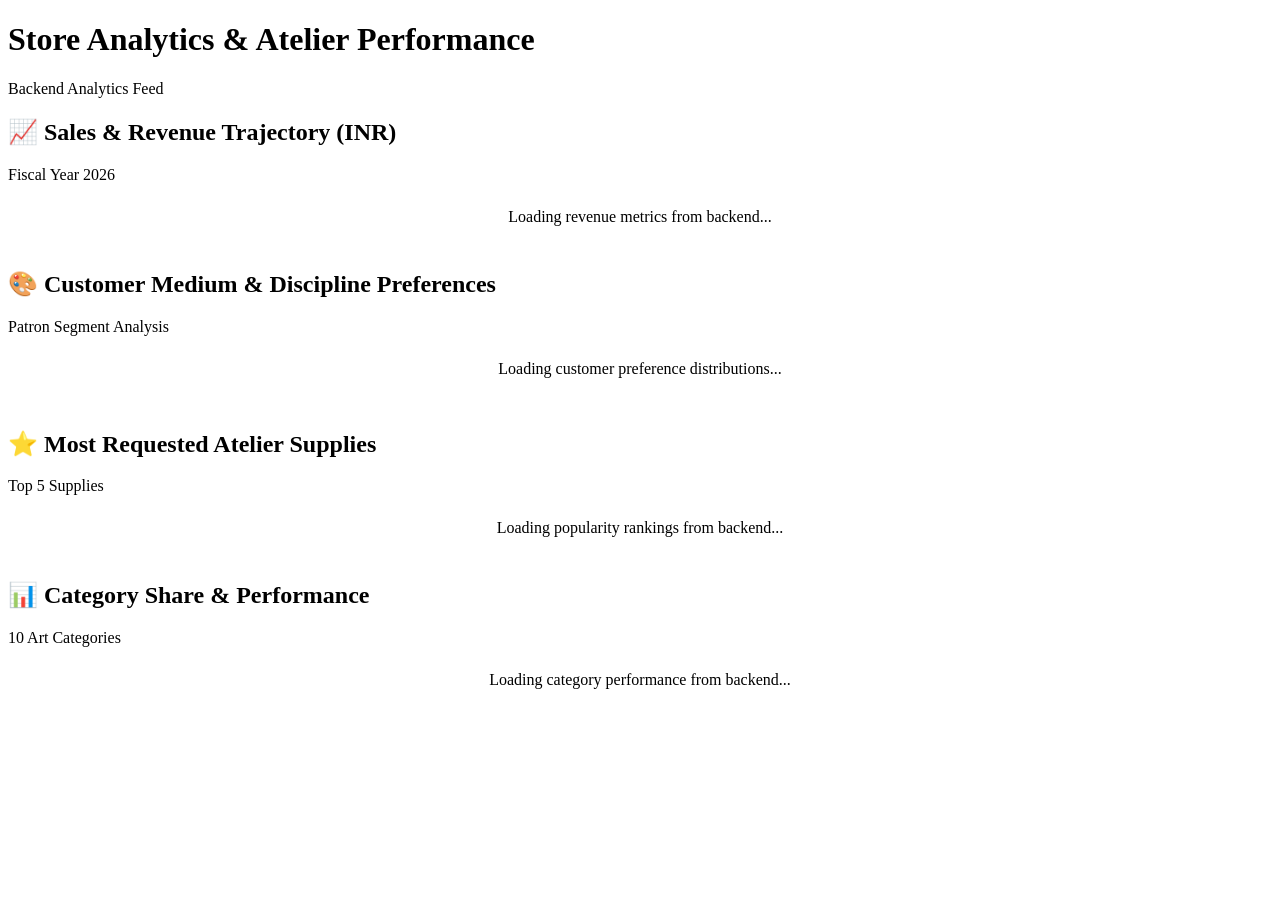
==== analytics.html @ 11f30a8d "add admin panel" ====
<!DOCTYPE html>
<html lang="en">
<head>
  <meta charset="UTF-8" />
  <meta name="viewport" content="width=device-width, initial-scale=1.0" />
  <title>Store Analytics & Performance | Art Flair Admin</title>
  
  <link rel="stylesheet" href="../css/variables.css" />
  <link rel="stylesheet" href="../css/base.css" />
  <link rel="stylesheet" href="../css/admin.css" />
</head>
<body class="admin-body">

  <div id="admin-sidebar-container"></div>

  <main class="admin-main">
    <header class="admin-header">
      <div class="admin-header-left">
        <h1 class="admin-page-title">Store Analytics & Atelier Performance</h1>
      </div>
      <div class="admin-header-right">
        <span class="admin-badge admin-badge-info">Backend Analytics Feed</span>
      </div>
    </header>

    <div class="admin-content-area">
      <!-- Top 2 Row: Sales Trends & Customer Preferences -->
      <div class="admin-grid-2" style="margin-bottom: 28px;">
        <!-- Sales Trends -->
        <div class="admin-card" style="margin-bottom: 0;">
          <div class="admin-card-header">
            <h2 class="admin-card-title">📈 Sales & Revenue Trajectory (INR)</h2>
            <span class="admin-badge admin-badge-success">Fiscal Year 2026</span>
          </div>
          <div class="admin-card-body" id="analytics-sales-trends">
            <div style="padding: 24px; text-align: center; color: var(--admin-text-secondary);">
              Loading revenue metrics from backend...
            </div>
          </div>
        </div>

        <!-- Customer Preferences -->
        <div class="admin-card" style="margin-bottom: 0;">
          <div class="admin-card-header">
            <h2 class="admin-card-title">🎨 Customer Medium & Discipline Preferences</h2>
            <span class="admin-badge admin-badge-info">Patron Segment Analysis</span>
          </div>
          <div class="admin-card-body" id="analytics-customer-preferences">
            <div style="padding: 24px; text-align: center; color: var(--admin-text-secondary);">
              Loading customer preference distributions...
            </div>
          </div>
        </div>
      </div>

      <!-- Bottom 2 Row: Popular Products & Category Performance -->
      <div class="admin-grid-2">
        <!-- Popular Products -->
        <div class="admin-card" style="margin-bottom: 0;">
          <div class="admin-card-header">
            <h2 class="admin-card-title">⭐ Most Requested Atelier Supplies</h2>
            <span class="admin-badge admin-badge-warning">Top 5 Supplies</span>
          </div>
          <div class="admin-card-body" id="analytics-popular-products" style="padding: 0;">
            <div style="padding: 24px; text-align: center; color: var(--admin-text-secondary);">
              Loading popularity rankings from backend...
            </div>
          </div>
        </div>

        <!-- Category Performance -->
        <div class="admin-card" style="margin-bottom: 0;">
          <div class="admin-card-header">
            <h2 class="admin-card-title">📊 Category Share & Performance</h2>
            <span class="admin-badge admin-badge-info">10 Art Categories</span>
          </div>
          <div class="admin-card-body" id="analytics-category-performance">
            <div style="padding: 24px; text-align: center; color: var(--admin-text-secondary);">
              Loading category performance from backend...
            </div>
          </div>
        </div>
      </div>
    </div>
  </main>

  <script src="../js/config.js"></script>
  <script src="../js/storage.js"></script>
  <script src="../js/api.js"></script>
  <script src="../js/admin-common.js"></script>
  <script>
    document.addEventListener('DOMContentLoaded', async () => {
      AdminLayout.render('analytics');
      await loadAnalytics();
    });

    async function loadAnalytics() {
      const salesTrendsEl = document.getElementById('analytics-sales-trends');
      const custPrefsEl = document.getElementById('analytics-customer-preferences');
      const popularProdsEl = document.getElementById('analytics-popular-products');
      const catPerfEl = document.getElementById('analytics-category-performance');

      try {
        const res = await ApiClient.get(API_CONFIG.ENDPOINTS.ADMIN_ANALYTICS);
        if (!res || !res.success || !res.analytics) {
          throw new Error('Could not retrieve analytics data from backend');
        }

        const data = res.analytics;

        // 1. Sales Trends
        if (data.salesTrends && data.salesTrends.length > 0) {
          const maxRev = Math.max(...data.salesTrends.map(t => t.revenue || 1));
          salesTrendsEl.innerHTML = `
            <div style="display: flex; flex-direction: column; gap: 14px;">
              ${data.salesTrends.map(t => {
                const percent = Math.round((t.revenue / maxRev) * 100);
                return `
                  <div>
                    <div style="display: flex; justify-content: space-between; margin-bottom: 4px; font-size: 0.85rem;">
                      <span style="font-weight: 700;">${t.month}</span>
                      <span><strong>₹${t.revenue.toLocaleString('en-IN')}</strong> (${t.orders} orders)</span>
                    </div>
                    <div style="height: 10px; background: var(--admin-border-light); border-radius: 5px; overflow: hidden;">
                      <div style="height: 100%; width: ${percent}%; background: linear-gradient(90deg, var(--admin-terracotta), #E07A5F); border-radius: 5px;"></div>
                    </div>
                  </div>
                `;
              }).join('')}
            </div>
          `;
        }

        // 2. Customer Preferences
        if (data.customerPreferences && data.customerPreferences.length > 0) {
          custPrefsEl.innerHTML = `
            <div style="display: flex; flex-direction: column; gap: 14px;">
              ${data.customerPreferences.map(p => `
                <div>
                  <div style="display: flex; justify-content: space-between; margin-bottom: 4px; font-size: 0.85rem;">
                    <span>${p.discipline}</span>
                    <strong>${p.percentage}%</strong>
                  </div>
                  <div style="height: 8px; background: var(--admin-border-light); border-radius: 4px; overflow: hidden;">
                    <div style="height: 100%; width: ${p.percentage}%; background: var(--admin-sage); border-radius: 4px;"></div>
                  </div>
                </div>
              `).join('')}
            </div>
          `;
        }

        // 3. Popular Products
        if (data.popularProducts && data.popularProducts.length > 0) {
          popularProdsEl.innerHTML = `
            <div class="admin-table-container">
              <table class="admin-table">
                <thead>
                  <tr>
                    <th>Product</th>
                    <th>Category</th>
                    <th>Volume</th>
                    <th>Revenue</th>
                  </tr>
                </thead>
                <tbody>
                  ${data.popularProducts.map((prod, idx) => `
                    <tr>
                      <td>
                        <div class="admin-table-product-cell">
                          <span style="font-weight: 800; color: var(--admin-terracotta); width: 18px;">#${idx + 1}</span>
                          <img src="${prod.image || `../Products/${prod.category || 'Accessories'}/${(prod.image ? prod.image.split('/').pop() : 'clay-tools.webp')}`}" alt="${prod.name}" class="admin-table-thumbnail" onerror="this.onerror=null; this.src='../Products/Accessories/clay-tools.webp';" />
                          <strong style="font-size: 0.85rem;">${prod.name}</strong>
                        </div>
                      </td>
                      <td>${prod.category}</td>
                      <td><strong>${prod.salesVolume} units</strong></td>
                      <td><strong style="color: var(--admin-text);">₹${prod.revenue.toLocaleString('en-IN')}</strong></td>
                    </tr>
                  `).join('')}
                </tbody>
              </table>
            </div>
          `;
        }

        // 4. Category Performance
        if (data.categoryPerformance && data.categoryPerformance.length > 0) {
          const maxScore = Math.max(...data.categoryPerformance.map(c => c.score || 1));
          catPerfEl.innerHTML = `
            <div style="display: flex; flex-direction: column; gap: 12px; max-height: 280px; overflow-y: auto; padding-right: 6px;">
              ${data.categoryPerformance.map(c => {
                const percent = Math.round((c.score / maxScore) * 100);
                return `
                  <div>
                    <div style="display: flex; justify-content: space-between; font-size: 0.82rem; margin-bottom: 3px;">
                      <span style="font-weight: 700;">${c.category} (${c.productCount} items)</span>
                      <span>Demand Score: ${c.score}</span>
                    </div>
                    <div style="height: 8px; background: var(--admin-border-light); border-radius: 4px; overflow: hidden;">
                      <div style="height: 100%; width: ${percent}%; background: linear-gradient(90deg, #B38600, var(--admin-gold)); border-radius: 4px;"></div>
                    </div>
                  </div>
                `;
              }).join('')}
            </div>
          `;
        }

      } catch (err) {
        console.error(err);
      }
    }
  </script>
</body>
</html>
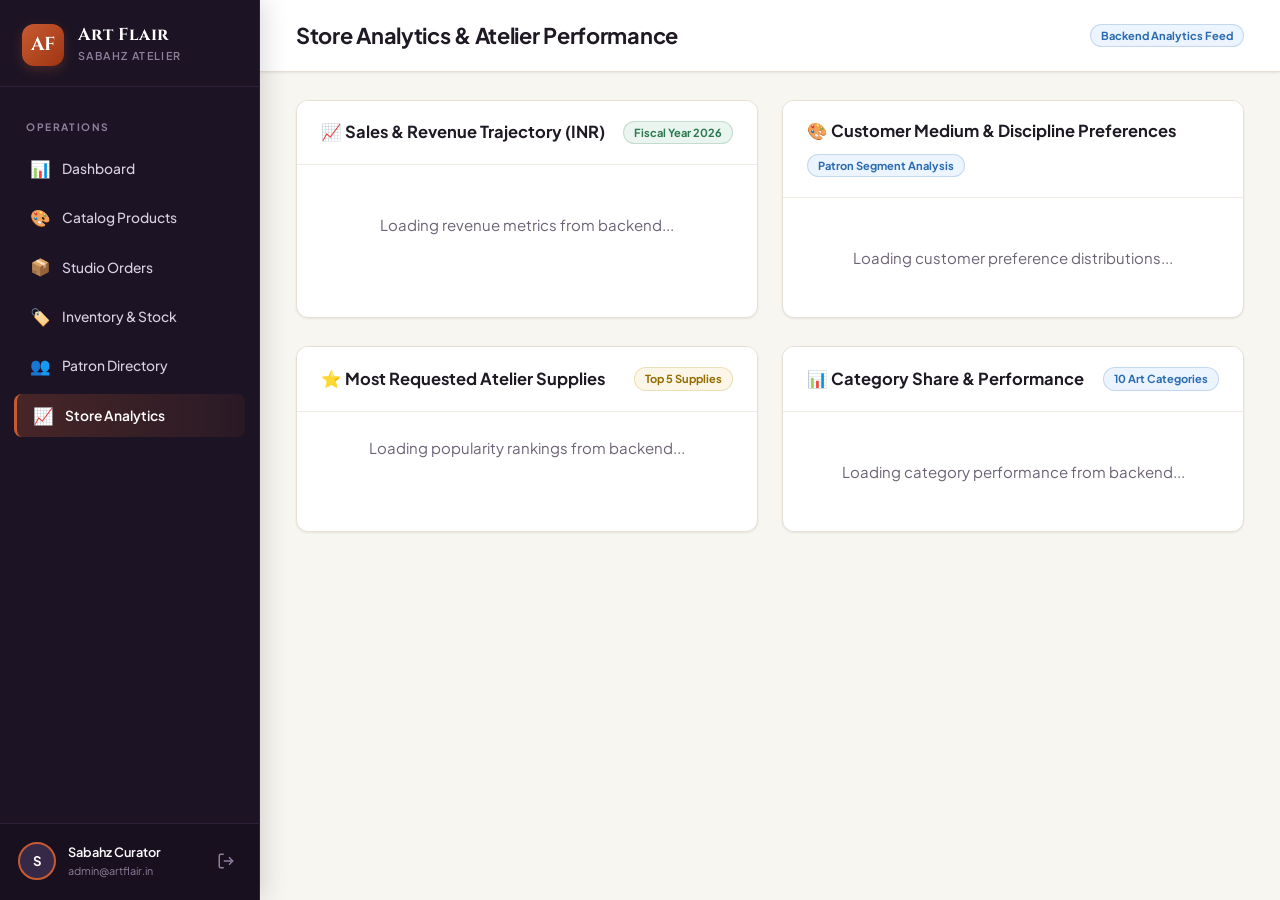
==== commit 29153d99: "update admin" ====
--- a/analytics.html
+++ b/analytics.html
@@ -5,9 +5,9 @@
   <meta name="viewport" content="width=device-width, initial-scale=1.0" />
   <title>Store Analytics & Performance | Art Flair Admin</title>
   
-  <link rel="stylesheet" href="../css/variables.css" />
-  <link rel="stylesheet" href="../css/base.css" />
-  <link rel="stylesheet" href="../css/admin.css" />
+  <link rel="stylesheet" href="css/variables.css" />
+  <link rel="stylesheet" href="css/base.css" />
+  <link rel="stylesheet" href="css/admin.css" />
 </head>
 <body class="admin-body">
 
@@ -84,10 +84,10 @@
     </div>
   </main>
 
-  <script src="../js/config.js"></script>
-  <script src="../js/storage.js"></script>
-  <script src="../js/api.js"></script>
-  <script src="../js/admin-common.js"></script>
+  <script src="js/config.js"></script>
+  <script src="js/storage.js"></script>
+  <script src="js/api.js"></script>
+  <script src="js/admin-common.js"></script>
   <script>
     document.addEventListener('DOMContentLoaded', async () => {
       AdminLayout.render('analytics');
--- a/css/variables.css
+++ b/css/variables.css
@@ -0,0 +1,83 @@
+/* ==============================================================================
+   Art Flair - Sabahz Trading | Design Tokens & CSS Variables
+   Fine Art Atelier Design System
+   ============================================================================== */
+
+:root {
+  /* Brand Palette - Curated Atelier Luxury */
+  --admin-terracotta: #c85a32;
+  --admin-terracotta-hover: #b24b25;
+  --admin-terracotta-light: #fbeee9;
+  --admin-terracotta-glow: rgba(200, 90, 50, 0.25);
+
+  --admin-gold: #c59b27;
+  --admin-gold-hover: #b0871d;
+  --admin-gold-light: #fbf6e7;
+  --admin-gold-glow: rgba(197, 155, 39, 0.22);
+
+  --admin-sage: #2d7a4f;
+  --admin-sage-hover: #23633f;
+  --admin-sage-light: #eaf5ef;
+  --admin-sage-glow: rgba(45, 122, 79, 0.2);
+
+  --admin-red: #d32f2f;
+  --admin-red-hover: #b71c1c;
+  --admin-red-light: #fde8e8;
+  --admin-red-glow: rgba(211, 47, 47, 0.2);
+
+  --admin-info: #2b6cb0;
+  --admin-info-light: #ebf4ff;
+
+  /* Surfaces & Backgrounds */
+  --admin-bg: #f8f6f0;
+  --admin-bg-alt: #f1ede4;
+  --admin-card-bg: #ffffff;
+  --admin-card-bg-subtle: #faf8f5;
+  --admin-sidebar-bg: #1c1424;
+  --admin-sidebar-hover: #2a1f36;
+  --admin-sidebar-active: #352644;
+  --admin-sidebar-border: #2e223b;
+  --admin-sidebar-text: #d8cfe2;
+  --admin-sidebar-text-muted: #8e7f9c;
+  --admin-sidebar-text-active: #ffffff;
+
+  /* Typography Colors */
+  --admin-text: #1f1924;
+  --admin-text-secondary: #6c6275;
+  --admin-text-muted: #958b9e;
+  --admin-text-inverse: #ffffff;
+
+  /* Borders & Dividers */
+  --admin-border: #e6dfd5;
+  --admin-border-light: #f0ebe2;
+  --admin-border-focus: #c85a32;
+
+  /* Radii */
+  --admin-radius-xs: 4px;
+  --admin-radius-sm: 8px;
+  --admin-radius-md: 12px;
+  --admin-radius-lg: 18px;
+  --admin-radius-xl: 24px;
+  --admin-radius-pill: 9999px;
+
+  /* Shadows */
+  --admin-shadow-sm: 0 1px 3px rgba(31, 25, 36, 0.05), 0 1px 2px rgba(31, 25, 36, 0.03);
+  --admin-shadow-md: 0 4px 14px rgba(31, 25, 36, 0.06), 0 2px 6px rgba(31, 25, 36, 0.04);
+  --admin-shadow-lg: 0 12px 28px rgba(31, 25, 36, 0.09), 0 4px 12px rgba(31, 25, 36, 0.05);
+  --admin-shadow-xl: 0 24px 48px rgba(31, 25, 36, 0.14), 0 8px 18px rgba(31, 25, 36, 0.06);
+  --admin-shadow-modal: 0 30px 60px -12px rgba(28, 20, 36, 0.35), 0 18px 36px -18px rgba(0, 0, 0, 0.2);
+
+  /* Fonts */
+  --admin-font-body: 'Plus Jakarta Sans', -apple-system, BlinkMacSystemFont, 'Segoe UI', Roboto, Helvetica, Arial, sans-serif;
+  --admin-font-heading: 'Cinzel', 'Plus Jakarta Sans', Georgia, serif;
+  --admin-font-mono: 'JetBrains Mono', 'SF Mono', Consolas, Menlo, monospace;
+
+  /* Transitions */
+  --admin-transition-fast: 0.15s cubic-bezier(0.4, 0, 0.2, 1);
+  --admin-transition-base: 0.25s cubic-bezier(0.4, 0, 0.2, 1);
+  --admin-transition-smooth: 0.35s cubic-bezier(0.16, 1, 0.3, 1);
+
+  /* Layout Dimensions */
+  --admin-sidebar-width: 260px;
+  --admin-header-height: 72px;
+}
--- a/css/base.css
+++ b/css/base.css
@@ -0,0 +1,161 @@
+/* ==============================================================================
+   Art Flair - Sabahz Trading | Base Styles, Resets & Micro-Animations
+   ============================================================================== */
+
+@import url('https://fonts.googleapis.com/css2?family=Cinzel:wght@500;600;700;800&family=Plus+Jakarta+Sans:ital,wght@0,300;0,400;0,500;0,600;0,700;0,800;1,400&family=JetBrains+Mono:wght@400;500;600&display=swap');
+
+*, *::before, *::after {
+  box-sizing: border-box;
+  margin: 0;
+  padding: 0;
+}
+
+html {
+  font-size: 15px;
+  -webkit-text-size-adjust: 100%;
+  -webkit-font-smoothing: antialiased;
+  -moz-osx-font-smoothing: grayscale;
+  scroll-behavior: smooth;
+}
+
+body {
+  font-family: var(--admin-font-body);
+  background-color: var(--admin-bg);
+  color: var(--admin-text);
+  line-height: 1.55;
+  min-height: 100vh;
+  overflow-x: hidden;
+}
+
+/* Custom Refined Scrollbars */
+::-webkit-scrollbar {
+  width: 8px;
+  height: 8px;
+}
+
+::-webkit-scrollbar-track {
+  background: var(--admin-bg-alt);
+}
+
+::-webkit-scrollbar-thumb {
+  background: #c8c0b5;
+  border-radius: var(--admin-radius-pill);
+}
+
+::-webkit-scrollbar-thumb:hover {
+  background: #a89f92;
+}
+
+/* Typography Defaults */
+h1, h2, h3, h4, h5, h6 {
+  color: var(--admin-text);
+  font-weight: 700;
+  line-height: 1.25;
+}
+
+h1 { font-size: 1.65rem; }
+h2 { font-size: 1.25rem; }
+h3 { font-size: 1.1rem; }
+h4 { font-size: 0.95rem; }
+
+p {
+  margin-bottom: 0.75rem;
+}
+
+p:last-child {
+  margin-bottom: 0;
+}
+
+a {
+  color: var(--admin-terracotta);
+  text-decoration: none;
+  transition: color var(--admin-transition-fast);
+}
+
+a:hover {
+  color: var(--admin-terracotta-hover);
+}
+
+button, input, select, textarea {
+  font-family: inherit;
+  font-size: inherit;
+}
+
+img {
+  max-width: 100%;
+  height: auto;
+  display: block;
+}
+
+/* Micro-Animations & Keyframes */
+@keyframes fadeIn {
+  from {
+    opacity: 0;
+    transform: translateY(6px);
+  }
+  to {
+    opacity: 1;
+    transform: translateY(0);
+  }
+}
+
+@keyframes scaleIn {
+  from {
+    opacity: 0;
+    transform: scale(0.96) translateY(10px);
+  }
+  to {
+    opacity: 1;
+    transform: scale(1) translateY(0);
+  }
+}
+
+@keyframes shimmer {
+  0% {
+    background-position: -200% 0;
+  }
+  100% {
+    background-position: 200% 0;
+  }
+}
+
+@keyframes pulseGlow {
+  0%, 100% {
+    box-shadow: 0 0 0 0 var(--admin-terracotta-glow);
+  }
+  50% {
+    box-shadow: 0 0 0 8px transparent;
+  }
+}
+
+/* Skeleton Loading Placeholder */
+.skeleton {
+  background: linear-gradient(
+    90deg,
+    var(--admin-border-light) 25%,
+    #fcfbfa 37%,
+    var(--admin-border-light) 63%
+  );
+  background-size: 400% 100%;
+  animation: shimmer 1.6s ease-in-out infinite;
+  border-radius: var(--admin-radius-sm);
+}
+
+/* Utility Helpers */
+.admin-text-terracotta { color: var(--admin-terracotta) !important; }
+.admin-text-gold { color: var(--admin-gold) !important; }
+.admin-text-sage { color: var(--admin-sage) !important; }
+.admin-text-red { color: var(--admin-red) !important; }
+.admin-text-muted { color: var(--admin-text-secondary) !important; }
+
+.admin-flex-center {
+  display: flex;
+  align-items: center;
+  justify-content: center;
+}
+
+.admin-flex-between {
+  display: flex;
+  align-items: center;
+  justify-content: space-between;
+}
--- a/css/admin.css
+++ b/css/admin.css
@@ -0,0 +1,932 @@
+/* ==============================================================================
+   Art Flair - Sabahz Trading | Atelier Admin Dashboard Stylesheet
+   ============================================================================== */
+
+/* ------------------------------------------------------------------------------
+   1. Layout & Shell Architecture
+   ------------------------------------------------------------------------------ */
+.admin-body {
+  display: flex;
+  min-height: 100vh;
+  background-color: var(--admin-bg);
+  color: var(--admin-text);
+  position: relative;
+  font-family: var(--admin-font-body);
+}
+
+.admin-main {
+  flex: 1;
+  margin-left: var(--admin-sidebar-width);
+  min-height: 100vh;
+  display: flex;
+  flex-direction: column;
+  background: var(--admin-bg);
+  transition: margin-left var(--admin-transition-smooth);
+}
+
+.admin-content-area {
+  flex: 1;
+  padding: 28px 36px 60px;
+  max-width: 1540px;
+  width: 100%;
+  animation: fadeIn 0.35s ease-out;
+}
+
+/* ------------------------------------------------------------------------------
+   2. Modern Atelier Sidebar
+   ------------------------------------------------------------------------------ */
+.admin-sidebar {
+  width: var(--admin-sidebar-width);
+  height: 100vh;
+  background: var(--admin-sidebar-bg);
+  color: var(--admin-sidebar-text);
+  position: fixed;
+  top: 0;
+  left: 0;
+  bottom: 0;
+  z-index: 1000;
+  display: flex;
+  flex-direction: column;
+  border-right: 1px solid var(--admin-sidebar-border);
+  box-shadow: 4px 0 24px rgba(0, 0, 0, 0.15);
+  transition: transform var(--admin-transition-smooth), width var(--admin-transition-smooth);
+  overflow-y: auto;
+}
+
+.admin-sidebar-brand {
+  padding: 24px 22px 20px;
+  display: flex;
+  align-items: center;
+  gap: 14px;
+  border-bottom: 1px solid var(--admin-sidebar-border);
+  text-decoration: none;
+}
+
+.admin-sidebar-logo {
+  width: 42px;
+  height: 42px;
+  border-radius: 12px;
+  background: linear-gradient(135deg, var(--admin-terracotta), #9e3612);
+  color: #ffffff;
+  display: flex;
+  align-items: center;
+  justify-content: center;
+  font-family: var(--admin-font-heading);
+  font-size: 1.25rem;
+  font-weight: 700;
+  box-shadow: 0 4px 12px var(--admin-terracotta-glow);
+  flex-shrink: 0;
+  letter-spacing: 0.5px;
+}
+
+.admin-sidebar-brand-text {
+  display: flex;
+  flex-direction: column;
+}
+
+.admin-sidebar-brand-title {
+  font-family: var(--admin-font-heading);
+  font-size: 1.15rem;
+  font-weight: 700;
+  color: #ffffff;
+  letter-spacing: 0.8px;
+  line-height: 1.1;
+}
+
+.admin-sidebar-brand-sub {
+  font-size: 0.72rem;
+  color: var(--admin-sidebar-text-muted);
+  text-transform: uppercase;
+  letter-spacing: 1.4px;
+  margin-top: 3px;
+  font-weight: 600;
+}
+
+/* Sidebar Navigation Items */
+.admin-sidebar-nav {
+  padding: 20px 14px;
+  flex: 1;
+  display: flex;
+  flex-direction: column;
+  gap: 6px;
+  list-style: none;
+}
+
+.admin-sidebar-section-label {
+  font-size: 0.68rem;
+  text-transform: uppercase;
+  letter-spacing: 1.6px;
+  color: var(--admin-sidebar-text-muted);
+  padding: 12px 12px 6px;
+  font-weight: 700;
+}
+
+.admin-sidebar-link {
+  display: flex;
+  align-items: center;
+  gap: 12px;
+  padding: 11px 16px;
+  border-radius: var(--admin-radius-sm);
+  color: var(--admin-sidebar-text);
+  font-weight: 500;
+  font-size: 0.92rem;
+  text-decoration: none;
+  transition: all var(--admin-transition-fast);
+  position: relative;
+}
+
+.admin-sidebar-link:hover {
+  background: var(--admin-sidebar-hover);
+  color: #ffffff;
+  transform: translateX(3px);
+}
+
+.admin-sidebar-link.active {
+  background: linear-gradient(90deg, rgba(200, 90, 50, 0.25), rgba(200, 90, 50, 0.08));
+  color: #ffffff;
+  font-weight: 600;
+  border-left: 3px solid var(--admin-terracotta);
+}
+
+.admin-sidebar-icon {
+  width: 20px;
+  height: 20px;
+  display: flex;
+  align-items: center;
+  justify-content: center;
+  flex-shrink: 0;
+  font-size: 1.1rem;
+}
+
+.admin-sidebar-badge {
+  margin-left: auto;
+  font-size: 0.72rem;
+  padding: 2px 8px;
+  border-radius: var(--admin-radius-pill);
+  background: var(--admin-terracotta);
+  color: #ffffff;
+  font-weight: 700;
+}
+
+/* Sidebar Footer / User Profile */
+.admin-sidebar-footer {
+  padding: 18px 18px 20px;
+  border-top: 1px solid var(--admin-sidebar-border);
+  background: rgba(18, 12, 24, 0.4);
+}
+
+.admin-sidebar-user {
+  display: flex;
+  align-items: center;
+  gap: 12px;
+}
+
+.admin-sidebar-avatar {
+  width: 38px;
+  height: 38px;
+  border-radius: 50%;
+  background: #362947;
+  border: 2px solid var(--admin-terracotta);
+  display: flex;
+  align-items: center;
+  justify-content: center;
+  font-weight: 700;
+  font-size: 0.88rem;
+  color: #ffffff;
+  flex-shrink: 0;
+}
+
+.admin-sidebar-user-info {
+  flex: 1;
+  overflow: hidden;
+}
+
+.admin-sidebar-user-name {
+  font-size: 0.85rem;
+  font-weight: 600;
+  color: #ffffff;
+  white-space: nowrap;
+  overflow: hidden;
+  text-overflow: ellipsis;
+}
+
+.admin-sidebar-user-role {
+  font-size: 0.72rem;
+  color: var(--admin-sidebar-text-muted);
+}
+
+.admin-sidebar-logout-btn {
+  background: transparent;
+  border: none;
+  color: var(--admin-sidebar-text-muted);
+  cursor: pointer;
+  padding: 6px;
+  border-radius: 6px;
+  display: flex;
+  align-items: center;
+  justify-content: center;
+  transition: all var(--admin-transition-fast);
+}
+
+.admin-sidebar-logout-btn:hover {
+  background: var(--admin-sidebar-hover);
+  color: var(--admin-red);
+}
+
+/* ------------------------------------------------------------------------------
+   3. Header Bar
+   ------------------------------------------------------------------------------ */
+.admin-header {
+  height: var(--admin-header-height);
+  background: var(--admin-card-bg);
+  border-bottom: 1px solid var(--admin-border);
+  display: flex;
+  align-items: center;
+  justify-content: space-between;
+  padding: 0 36px;
+  position: sticky;
+  top: 0;
+  z-index: 90;
+  box-shadow: var(--admin-shadow-sm);
+  backdrop-filter: blur(8px);
+}
+
+.admin-header-left {
+  display: flex;
+  align-items: center;
+  gap: 18px;
+}
+
+.admin-mobile-toggle {
+  display: none;
+  background: transparent;
+  border: 1px solid var(--admin-border);
+  color: var(--admin-text);
+  padding: 8px;
+  border-radius: var(--admin-radius-sm);
+  cursor: pointer;
+}
+
+.admin-page-title {
+  font-size: 1.45rem;
+  font-weight: 700;
+  color: var(--admin-text);
+  letter-spacing: -0.3px;
+  display: flex;
+  align-items: center;
+  gap: 10px;
+}
+
+.admin-header-right {
+  display: flex;
+  align-items: center;
+  gap: 14px;
+}
+
+/* ------------------------------------------------------------------------------
+   4. Metrics & Statistics Grid Cards
+   ------------------------------------------------------------------------------ */
+.admin-stats-grid {
+  display: grid;
+  grid-template-columns: repeat(4, 1fr);
+  gap: 20px;
+  margin-bottom: 28px;
+}
+
+.admin-stat-card {
+  background: var(--admin-card-bg);
+  border: 1px solid var(--admin-border);
+  border-radius: var(--admin-radius-md);
+  padding: 22px 24px;
+  box-shadow: var(--admin-shadow-sm);
+  transition: transform var(--admin-transition-fast), box-shadow var(--admin-transition-fast), border-color var(--admin-transition-fast);
+  display: flex;
+  flex-direction: column;
+  position: relative;
+  overflow: hidden;
+}
+
+.admin-stat-card::before {
+  content: '';
+  position: absolute;
+  top: 0;
+  left: 0;
+  right: 0;
+  height: 3px;
+  background: transparent;
+  transition: background var(--admin-transition-fast);
+}
+
+.admin-stat-card:hover {
+  transform: translateY(-3px);
+  box-shadow: var(--admin-shadow-md);
+  border-color: #d6ccbe;
+}
+
+.admin-stat-card:hover::before {
+  background: var(--admin-terracotta);
+}
+
+.admin-stat-header {
+  display: flex;
+  align-items: center;
+  justify-content: space-between;
+  margin-bottom: 12px;
+}
+
+.admin-stat-label {
+  font-size: 0.78rem;
+  font-weight: 700;
+  text-transform: uppercase;
+  letter-spacing: 1.1px;
+  color: var(--admin-text-secondary);
+}
+
+.admin-stat-icon {
+  width: 38px;
+  height: 38px;
+  border-radius: 10px;
+  display: flex;
+  align-items: center;
+  justify-content: center;
+  font-size: 1.15rem;
+  font-weight: 700;
+  flex-shrink: 0;
+}
+
+.icon-terracotta {
+  background: var(--admin-terracotta-light);
+  color: var(--admin-terracotta);
+}
+
+.icon-sage {
+  background: var(--admin-sage-light);
+  color: var(--admin-sage);
+}
+
+.icon-gold {
+  background: var(--admin-gold-light);
+  color: var(--admin-gold);
+}
+
+.icon-red {
+  background: var(--admin-red-light);
+  color: var(--admin-red);
+}
+
+.admin-stat-value {
+  font-size: 1.95rem;
+  font-weight: 800;
+  color: var(--admin-text);
+  line-height: 1.1;
+  letter-spacing: -0.5px;
+  margin-bottom: 6px;
+  font-feature-settings: "tnum";
+}
+
+.admin-stat-subtext {
+  font-size: 0.78rem;
+  color: var(--admin-text-secondary);
+}
+
+/* ------------------------------------------------------------------------------
+   5. Card Containers & Grid Layouts
+   ------------------------------------------------------------------------------ */
+.admin-grid-2 {
+  display: grid;
+  grid-template-columns: repeat(2, 1fr);
+  gap: 24px;
+}
+
+.admin-card {
+  background: var(--admin-card-bg);
+  border: 1px solid var(--admin-border);
+  border-radius: var(--admin-radius-md);
+  box-shadow: var(--admin-shadow-sm);
+  margin-bottom: 28px;
+  overflow: hidden;
+  transition: box-shadow var(--admin-transition-fast);
+}
+
+.admin-card-header {
+  padding: 20px 24px;
+  border-bottom: 1px solid var(--admin-border-light);
+  display: flex;
+  align-items: center;
+  justify-content: space-between;
+  background: #ffffff;
+  flex-wrap: wrap;
+  gap: 12px;
+}
+
+.admin-card-title {
+  font-size: 1.1rem;
+  font-weight: 700;
+  color: var(--admin-text);
+  display: flex;
+  align-items: center;
+  gap: 8px;
+  margin: 0;
+}
+
+.admin-card-body {
+  padding: 24px;
+}
+
+/* ------------------------------------------------------------------------------
+   6. Data Tables & Lists
+   ------------------------------------------------------------------------------ */
+.admin-table-container {
+  width: 100%;
+  overflow-x: auto;
+  -webkit-overflow-scrolling: touch;
+}
+
+.admin-table {
+  width: 100%;
+  border-collapse: collapse;
+  text-align: left;
+  font-size: 0.88rem;
+}
+
+.admin-table thead {
+  background: var(--admin-bg-alt);
+  border-bottom: 1px solid var(--admin-border);
+}
+
+.admin-table th {
+  padding: 14px 20px;
+  font-weight: 700;
+  font-size: 0.74rem;
+  text-transform: uppercase;
+  letter-spacing: 0.9px;
+  color: var(--admin-text-secondary);
+  white-space: nowrap;
+}
+
+.admin-table td {
+  padding: 16px 20px;
+  border-bottom: 1px solid var(--admin-border-light);
+  vertical-align: middle;
+  color: var(--admin-text);
+  transition: background var(--admin-transition-fast);
+}
+
+.admin-table tbody tr:hover td {
+  background: #fbf9f4;
+}
+
+.admin-table tbody tr:last-child td {
+  border-bottom: none;
+}
+
+.admin-table-product-cell {
+  display: flex;
+  align-items: center;
+  gap: 14px;
+}
+
+.admin-table-thumbnail {
+  width: 44px;
+  height: 44px;
+  border-radius: 8px;
+  object-fit: cover;
+  border: 1px solid var(--admin-border);
+  background: #ffffff;
+  flex-shrink: 0;
+}
+
+/* ------------------------------------------------------------------------------
+   7. Buttons & Form Controls
+   ------------------------------------------------------------------------------ */
+.btn-admin {
+  display: inline-flex;
+  align-items: center;
+  justify-content: center;
+  gap: 8px;
+  padding: 10px 18px;
+  font-size: 0.88rem;
+  font-weight: 600;
+  border-radius: var(--admin-radius-sm);
+  cursor: pointer;
+  transition: all var(--admin-transition-fast);
+  border: 1px solid transparent;
+  line-height: 1.2;
+  text-decoration: none;
+  white-space: nowrap;
+}
+
+.btn-admin-primary {
+  background: linear-gradient(135deg, var(--admin-terracotta), #ad441f);
+  color: #ffffff;
+  box-shadow: 0 2px 8px var(--admin-terracotta-glow);
+}
+
+.btn-admin-primary:hover {
+  background: linear-gradient(135deg, #d86439, var(--admin-terracotta));
+  box-shadow: 0 4px 14px var(--admin-terracotta-glow);
+  transform: translateY(-1px);
+  color: #ffffff;
+}
+
+.btn-admin-primary:active {
+  transform: translateY(0);
+}
+
+.btn-admin-secondary {
+  background: #ffffff;
+  color: var(--admin-text);
+  border-color: var(--admin-border);
+  box-shadow: var(--admin-shadow-sm);
+}
+
+.btn-admin-secondary:hover {
+  background: var(--admin-bg-alt);
+  border-color: #cfc5b6;
+  color: var(--admin-text);
+}
+
+.btn-admin-danger {
+  background: var(--admin-red-light);
+  color: var(--admin-red);
+  border-color: rgba(211, 47, 47, 0.2);
+}
+
+.btn-admin-danger:hover {
+  background: var(--admin-red);
+  color: #ffffff;
+}
+
+.btn-admin-sm {
+  padding: 6px 12px;
+  font-size: 0.78rem;
+  border-radius: 6px;
+}
+
+/* Form Inputs */
+.admin-form-group {
+  margin-bottom: 20px;
+}
+
+.admin-form-label {
+  display: block;
+  font-size: 0.82rem;
+  font-weight: 600;
+  margin-bottom: 7px;
+  color: var(--admin-text);
+}
+
+.admin-form-control {
+  width: 100%;
+  padding: 10px 14px;
+  font-size: 0.88rem;
+  color: var(--admin-text);
+  background: #ffffff;
+  border: 1px solid var(--admin-border);
+  border-radius: var(--admin-radius-sm);
+  outline: none;
+  transition: border-color var(--admin-transition-fast), box-shadow var(--admin-transition-fast);
+}
+
+.admin-form-control:focus {
+  border-color: var(--admin-terracotta);
+  box-shadow: 0 0 0 3px var(--admin-terracotta-glow);
+}
+
+.admin-form-control::placeholder {
+  color: var(--admin-text-muted);
+}
+
+textarea.admin-form-control {
+  resize: vertical;
+  min-height: 80px;
+}
+
+/* ------------------------------------------------------------------------------
+   8. Status Badges
+   ------------------------------------------------------------------------------ */
+.admin-badge {
+  display: inline-flex;
+  align-items: center;
+  gap: 5px;
+  padding: 4px 10px;
+  font-size: 0.74rem;
+  font-weight: 700;
+  border-radius: var(--admin-radius-pill);
+  line-height: 1.2;
+  white-space: nowrap;
+}
+
+.admin-badge-success {
+  background: var(--admin-sage-light);
+  color: var(--admin-sage);
+  border: 1px solid rgba(45, 122, 79, 0.2);
+}
+
+.admin-badge-warning {
+  background: var(--admin-gold-light);
+  color: #946c00;
+  border: 1px solid rgba(197, 155, 39, 0.25);
+}
+
+.admin-badge-danger {
+  background: var(--admin-red-light);
+  color: var(--admin-red);
+  border: 1px solid rgba(211, 47, 47, 0.2);
+}
+
+.admin-badge-info {
+  background: var(--admin-info-light);
+  color: var(--admin-info);
+  border: 1px solid rgba(43, 108, 176, 0.2);
+}
+
+/* ------------------------------------------------------------------------------
+   9. Modals & Dialogs
+   ------------------------------------------------------------------------------ */
+.admin-modal-backdrop {
+  position: fixed;
+  top: 0;
+  left: 0;
+  right: 0;
+  bottom: 0;
+  background: rgba(24, 16, 32, 0.65);
+  backdrop-filter: blur(6px);
+  z-index: 2000;
+  display: none;
+  align-items: center;
+  justify-content: center;
+  padding: 20px;
+  animation: fadeIn 0.2s ease-out;
+}
+
+.admin-modal-backdrop.active {
+  display: flex;
+}
+
+.admin-modal {
+  background: #ffffff;
+  border-radius: var(--admin-radius-lg);
+  box-shadow: var(--admin-shadow-modal);
+  width: 100%;
+  max-width: 620px;
+  max-height: 90vh;
+  display: flex;
+  flex-direction: column;
+  border: 1px solid var(--admin-border);
+  animation: scaleIn 0.25s cubic-bezier(0.16, 1, 0.3, 1);
+  overflow: hidden;
+}
+
+.admin-modal-header {
+  padding: 20px 24px;
+  border-bottom: 1px solid var(--admin-border-light);
+  display: flex;
+  align-items: center;
+  justify-content: space-between;
+  background: #ffffff;
+}
+
+.admin-modal-title {
+  font-size: 1.15rem;
+  font-weight: 700;
+  color: var(--admin-text);
+  margin: 0;
+}
+
+.admin-modal-body {
+  padding: 24px;
+  overflow-y: auto;
+  flex: 1;
+}
+
+.admin-modal-footer {
+  padding: 18px 24px;
+  border-top: 1px solid var(--admin-border-light);
+  background: var(--admin-bg-alt);
+  display: flex;
+  align-items: center;
+  justify-content: flex-end;
+  gap: 12px;
+}
+
+/* ------------------------------------------------------------------------------
+   10. Admin Login Portal Specifics
+   ------------------------------------------------------------------------------ */
+.admin-login-wrapper {
+  min-height: 100vh;
+  display: flex;
+  align-items: center;
+  justify-content: center;
+  padding: 24px;
+  background: radial-gradient(circle at 50% 20%, #2f203d 0%, #17101f 100%);
+  position: relative;
+}
+
+.admin-login-wrapper::before {
+  content: '';
+  position: absolute;
+  width: 480px;
+  height: 480px;
+  border-radius: 50%;
+  background: radial-gradient(circle, rgba(200, 90, 50, 0.15) 0%, transparent 70%);
+  top: 10%;
+  left: 20%;
+  pointer-events: none;
+}
+
+.admin-login-card {
+  width: 100%;
+  max-width: 460px;
+  background: rgba(36, 26, 48, 0.85);
+  border: 1px solid rgba(255, 255, 255, 0.12);
+  border-radius: var(--admin-radius-xl);
+  padding: 40px 36px;
+  box-shadow: 0 30px 60px rgba(0, 0, 0, 0.5), inset 0 1px 0 rgba(255, 255, 255, 0.15);
+  backdrop-filter: blur(16px);
+  position: relative;
+  z-index: 2;
+  animation: scaleIn 0.35s ease-out;
+}
+
+.admin-login-header {
+  text-align: center;
+  margin-bottom: 30px;
+}
+
+.admin-login-brand-icon {
+  width: 58px;
+  height: 58px;
+  border-radius: 16px;
+  background: linear-gradient(135deg, var(--admin-terracotta), #9e3612);
+  color: #ffffff;
+  display: inline-flex;
+  align-items: center;
+  justify-content: center;
+  font-family: var(--admin-font-heading);
+  font-size: 1.6rem;
+  font-weight: 700;
+  box-shadow: 0 6px 20px var(--admin-terracotta-glow);
+  margin-bottom: 16px;
+}
+
+.admin-login-title {
+  font-family: var(--admin-font-heading);
+  font-size: 1.65rem;
+  font-weight: 700;
+  color: #ffffff;
+  margin-bottom: 8px;
+  letter-spacing: 0.5px;
+}
+
+.admin-login-subtitle {
+  font-size: 0.84rem;
+  color: var(--admin-sidebar-text-muted);
+  line-height: 1.4;
+}
+
+.admin-login-card .admin-form-label {
+  color: #eae3f2;
+}
+
+.admin-login-card .admin-form-control {
+  background: rgba(22, 15, 30, 0.7);
+  border-color: rgba(255, 255, 255, 0.14);
+  color: #ffffff;
+}
+
+.admin-login-card .admin-form-control:focus {
+  border-color: var(--admin-terracotta);
+  box-shadow: 0 0 0 3px var(--admin-terracotta-glow);
+  background: rgba(22, 15, 30, 0.95);
+}
+
+.admin-login-card .admin-form-control::placeholder {
+  color: rgba(255, 255, 255, 0.35);
+}
+
+.admin-login-btn {
+  width: 100%;
+  padding: 13px;
+  font-size: 0.95rem;
+  font-weight: 700;
+  border-radius: var(--admin-radius-sm);
+  background: linear-gradient(135deg, var(--admin-terracotta), #ab431e);
+  color: #ffffff;
+  border: none;
+  cursor: pointer;
+  box-shadow: 0 4px 18px var(--admin-terracotta-glow);
+  display: flex;
+  align-items: center;
+  justify-content: center;
+  gap: 10px;
+  transition: all var(--admin-transition-fast);
+}
+
+.admin-login-btn:hover {
+  background: linear-gradient(135deg, #d86439, var(--admin-terracotta));
+  transform: translateY(-2px);
+  box-shadow: 0 6px 24px var(--admin-terracotta-glow);
+}
+
+.admin-login-btn:disabled {
+  opacity: 0.7;
+  cursor: not-allowed;
+  transform: none;
+}
+
+/* ------------------------------------------------------------------------------
+   11. Toast Notifications
+   ------------------------------------------------------------------------------ */
+.admin-toast-container {
+  position: fixed;
+  top: 24px;
+  right: 24px;
+  z-index: 3000;
+  display: flex;
+  flex-direction: column;
+  gap: 10px;
+  pointer-events: none;
+}
+
+.admin-toast {
+  pointer-events: auto;
+  min-width: 300px;
+  max-width: 420px;
+  background: #ffffff;
+  border: 1px solid var(--admin-border);
+  border-radius: var(--admin-radius-md);
+  padding: 14px 18px;
+  box-shadow: var(--admin-shadow-lg);
+  display: flex;
+  align-items: center;
+  gap: 12px;
+  animation: scaleIn 0.25s cubic-bezier(0.16, 1, 0.3, 1);
+  font-size: 0.88rem;
+  font-weight: 500;
+}
+
+.admin-toast.toast-success {
+  border-left: 4px solid var(--admin-sage);
+}
+
+.admin-toast.toast-error {
+  border-left: 4px solid var(--admin-red);
+}
+
+.admin-toast.toast-warning {
+  border-left: 4px solid var(--admin-gold);
+}
+
+/* ------------------------------------------------------------------------------
+   12. Responsive Breakpoints
+   ------------------------------------------------------------------------------ */
+@media (max-width: 1200px) {
+  .admin-stats-grid {
+    grid-template-columns: repeat(2, 1fr);
+  }
+}
+
+@media (max-width: 992px) {
+  .admin-sidebar {
+    transform: translateX(-100%);
+  }
+
+  .admin-sidebar.open {
+    transform: translateX(0);
+  }
+
+  .admin-main {
+    margin-left: 0;
+  }
+
+  .admin-mobile-toggle {
+    display: inline-flex;
+  }
+
+  .admin-grid-2 {
+    grid-template-columns: 1fr;
+  }
+
+  .admin-content-area {
+    padding: 20px 20px 40px;
+  }
+
+  .admin-header {
+    padding: 0 20px;
+  }
+}
+
+@media (max-width: 576px) {
+  .admin-stats-grid {
+    grid-template-columns: 1fr;
+  }
+
+  .admin-header-right .admin-badge {
+    display: none;
+  }
+
+  .admin-login-card {
+    padding: 30px 20px;
+  }
+}
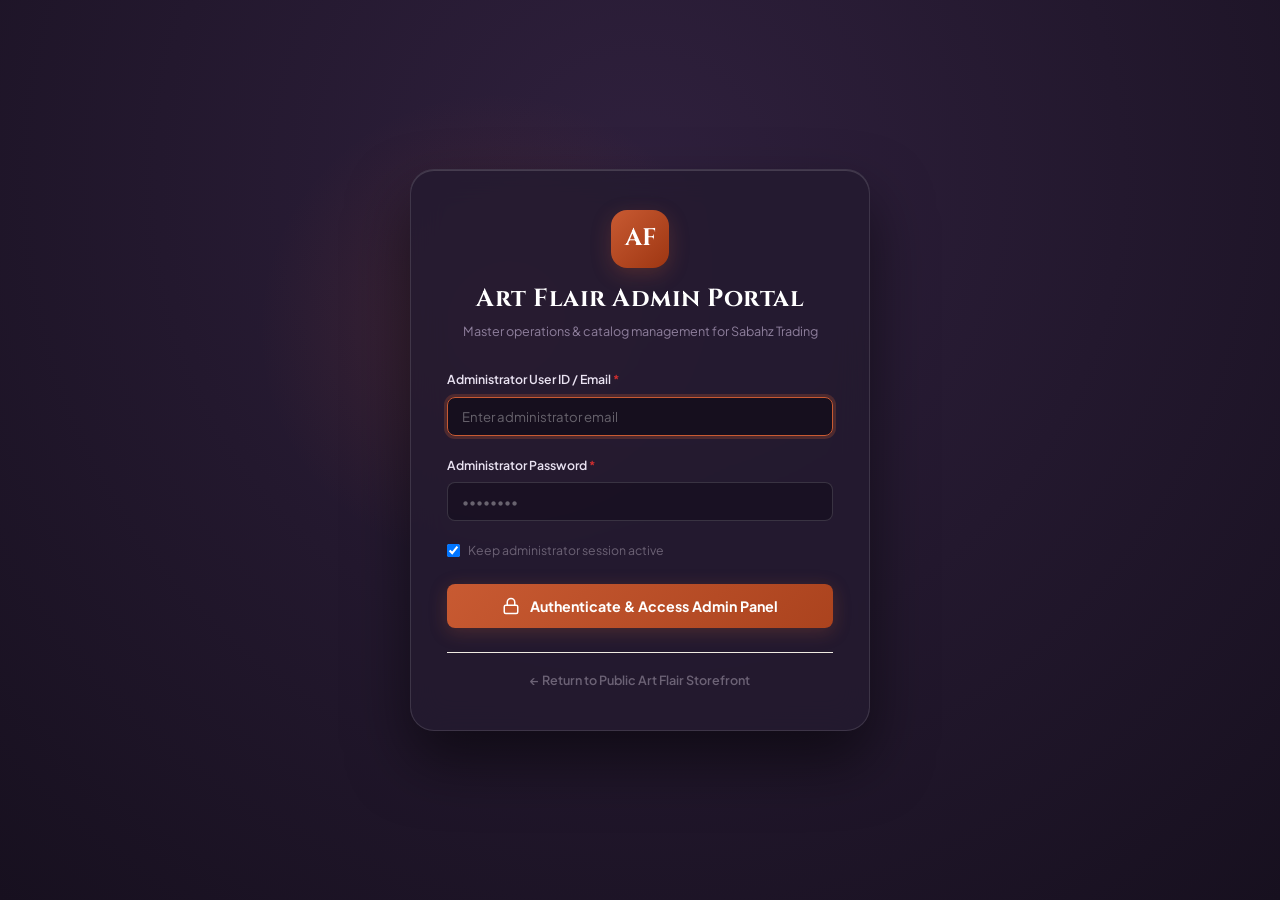
==== commit 95f0cf09: "update admin" ====
--- a/analytics.html
+++ b/analytics.html
@@ -3,7 +3,7 @@
 <head>
   <meta charset="UTF-8" />
   <meta name="viewport" content="width=device-width, initial-scale=1.0" />
-  <title>Store Analytics & Performance | Art Flair Admin</title>
+  <title>Analysis | Art Flair Admin</title>
   
   <link rel="stylesheet" href="css/variables.css" />
   <link rel="stylesheet" href="css/base.css" />
@@ -16,7 +16,7 @@
   <main class="admin-main">
     <header class="admin-header">
       <div class="admin-header-left">
-        <h1 class="admin-page-title">Store Analytics & Atelier Performance</h1>
+        <h1 class="admin-page-title">Analysis</h1>
       </div>
       <div class="admin-header-right">
         <span class="admin-badge admin-badge-info">Backend Analytics Feed</span>
@@ -29,7 +29,7 @@
         <!-- Sales Trends -->
         <div class="admin-card" style="margin-bottom: 0;">
           <div class="admin-card-header">
-            <h2 class="admin-card-title">📈 Sales & Revenue Trajectory (INR)</h2>
+            <h2 class="admin-card-title">Sales & Revenue Trajectory (INR)</h2>
             <span class="admin-badge admin-badge-success">Fiscal Year 2026</span>
           </div>
           <div class="admin-card-body" id="analytics-sales-trends">
@@ -42,7 +42,7 @@
         <!-- Customer Preferences -->
         <div class="admin-card" style="margin-bottom: 0;">
           <div class="admin-card-header">
-            <h2 class="admin-card-title">🎨 Customer Medium & Discipline Preferences</h2>
+            <h2 class="admin-card-title">Customer Medium & Discipline Preferences</h2>
             <span class="admin-badge admin-badge-info">Patron Segment Analysis</span>
           </div>
           <div class="admin-card-body" id="analytics-customer-preferences">
@@ -58,7 +58,7 @@
         <!-- Popular Products -->
         <div class="admin-card" style="margin-bottom: 0;">
           <div class="admin-card-header">
-            <h2 class="admin-card-title">⭐ Most Requested Atelier Supplies</h2>
+            <h2 class="admin-card-title">Most Requested Products</h2>
             <span class="admin-badge admin-badge-warning">Top 5 Supplies</span>
           </div>
           <div class="admin-card-body" id="analytics-popular-products" style="padding: 0;">
@@ -71,7 +71,7 @@
         <!-- Category Performance -->
         <div class="admin-card" style="margin-bottom: 0;">
           <div class="admin-card-header">
-            <h2 class="admin-card-title">📊 Category Share & Performance</h2>
+            <h2 class="admin-card-title">Category Share & Performance</h2>
             <span class="admin-badge admin-badge-info">10 Art Categories</span>
           </div>
           <div class="admin-card-body" id="analytics-category-performance">
--- a/css/admin.css
+++ b/css/admin.css
@@ -12,16 +12,27 @@
   color: var(--admin-text);
   position: relative;
   font-family: var(--admin-font-body);
+  width: 100%;
+  max-width: 100vw;
+  overflow-x: hidden;
+}
+
+#admin-sidebar-container {
+  width: var(--admin-sidebar-width);
+  flex-shrink: 0;
+  display: block;
 }
 
 .admin-main {
-  flex: 1;
-  margin-left: var(--admin-sidebar-width);
+  flex: 1 1 0%;
+  min-width: 0;
+  width: calc(100% - var(--admin-sidebar-width));
+  max-width: 100%;
   min-height: 100vh;
   display: flex;
   flex-direction: column;
   background: var(--admin-bg);
-  transition: margin-left var(--admin-transition-smooth);
+  transition: width var(--admin-transition-smooth);
 }
 
 .admin-content-area {
@@ -29,6 +40,8 @@
   padding: 28px 36px 60px;
   max-width: 1540px;
   width: 100%;
+  min-width: 0;
+  box-sizing: border-box;
   animation: fadeIn 0.35s ease-out;
 }
 
@@ -233,6 +246,69 @@
   color: var(--admin-red);
 }
 
+/* Database Connection Status Pill */
+.admin-sidebar-db-status {
+  margin: 14px 14px 6px;
+  padding: 8px 12px;
+  border-radius: 8px;
+  background: rgba(46, 204, 113, 0.08);
+  border: 1px solid rgba(46, 204, 113, 0.25);
+  display: flex;
+  align-items: center;
+  gap: 8px;
+  font-size: 0.74rem;
+  color: #7bed9f;
+  cursor: pointer;
+  transition: all 0.2s ease;
+  user-select: none;
+}
+
+.admin-sidebar-db-status:hover {
+  background: rgba(46, 204, 113, 0.16);
+  border-color: rgba(46, 204, 113, 0.45);
+}
+
+.admin-sidebar-db-status.offline {
+  background: rgba(231, 76, 60, 0.1);
+  border-color: rgba(231, 76, 60, 0.3);
+  color: #ff6b81;
+}
+
+.admin-sidebar-db-status.offline:hover {
+  background: rgba(231, 76, 60, 0.18);
+}
+
+.admin-db-indicator-dot {
+  width: 8px;
+  height: 8px;
+  border-radius: 50%;
+  background: #2ed573;
+  box-shadow: 0 0 8px #2ed573;
+  display: inline-block;
+  flex-shrink: 0;
+  animation: pulse-dot 2s infinite ease-in-out;
+}
+
+.admin-sidebar-db-status.offline .admin-db-indicator-dot {
+  background: #ff4757;
+  box-shadow: 0 0 8px #ff4757;
+  animation: none;
+}
+
+.admin-db-status-label {
+  white-space: nowrap;
+  overflow: hidden;
+  text-overflow: ellipsis;
+  font-weight: 500;
+  letter-spacing: 0.2px;
+}
+
+@keyframes pulse-dot {
+  0% { transform: scale(0.95); box-shadow: 0 0 0 0 rgba(46, 213, 115, 0.7); }
+  70% { transform: scale(1.05); box-shadow: 0 0 0 6px rgba(46, 213, 115, 0); }
+  100% { transform: scale(0.95); box-shadow: 0 0 0 0 rgba(46, 213, 115, 0); }
+}
+
 /* ------------------------------------------------------------------------------
    3. Header Bar
    ------------------------------------------------------------------------------ */
@@ -249,12 +325,15 @@
   z-index: 90;
   box-shadow: var(--admin-shadow-sm);
   backdrop-filter: blur(8px);
+  width: 100%;
+  box-sizing: border-box;
 }
 
 .admin-header-left {
   display: flex;
   align-items: center;
   gap: 18px;
+  min-width: 0;
 }
 
 .admin-mobile-toggle {
@@ -281,6 +360,7 @@
   display: flex;
   align-items: center;
   gap: 14px;
+  flex-shrink: 0;
 }
 
 /* ------------------------------------------------------------------------------
@@ -438,6 +518,7 @@
    ------------------------------------------------------------------------------ */
 .admin-table-container {
   width: 100%;
+  max-width: 100%;
   overflow-x: auto;
   -webkit-overflow-scrolling: touch;
 }
@@ -455,7 +536,7 @@
 }
 
 .admin-table th {
-  padding: 14px 20px;
+  padding: 13px 16px;
   font-weight: 700;
   font-size: 0.74rem;
   text-transform: uppercase;
@@ -465,7 +546,7 @@
 }
 
 .admin-table td {
-  padding: 16px 20px;
+  padding: 14px 16px;
   border-bottom: 1px solid var(--admin-border-light);
   vertical-align: middle;
   color: var(--admin-text);
@@ -484,17 +565,167 @@
   display: flex;
   align-items: center;
   gap: 14px;
+  min-width: 0;
 }
 
 .admin-table-thumbnail {
-  width: 44px;
-  height: 44px;
+  width: 48px;
+  height: 48px;
+  min-width: 48px;
+  min-height: 48px;
   border-radius: 8px;
   object-fit: cover;
   border: 1px solid var(--admin-border);
   background: #ffffff;
   flex-shrink: 0;
-}
+  display: block;
+}
+
+.admin-product-info {
+  min-width: 0;
+  flex: 1;
+}
+
+.admin-table-product-title {
+  display: -webkit-box;
+  -webkit-line-clamp: 2;
+  -webkit-box-orient: vertical;
+  overflow: hidden;
+  text-overflow: ellipsis;
+  font-size: 0.88rem;
+  font-weight: 600;
+  color: var(--admin-text);
+  line-height: 1.35;
+  word-break: normal;
+  overflow-wrap: break-word;
+}
+
+.admin-table-product-sku {
+  font-size: 0.72rem;
+  color: var(--admin-text-secondary);
+  margin-top: 3px;
+  font-family: monospace;
+  letter-spacing: 0.3px;
+}
+
+/* Low Stock Table Column Rebalancing */
+.admin-table-fixed {
+  table-layout: fixed;
+}
+
+.col-material {
+  width: 46%;
+}
+.col-category {
+  width: 18%;
+  vertical-align: middle;
+}
+.col-stock {
+  width: 18%;
+  vertical-align: middle;
+}
+.col-alert {
+  width: 18%;
+  vertical-align: middle;
+}
+
+.admin-table-fixed th {
+  padding: 13px 10px;
+  font-size: 0.72rem;
+  letter-spacing: 0.6px;
+}
+
+.admin-table-fixed td {
+  padding: 14px 10px;
+}
+
+.admin-table-scroll-container {
+  max-height: 380px;
+  overflow-y: auto;
+  overflow-x: hidden;
+  scrollbar-width: thin;
+}
+
+
+/* Alignment utilities for table headers and cells */
+.text-left { text-align: left !important; }
+.text-center { text-align: center !important; }
+.text-right { text-align: right !important; }
+
+/* Empty state design */
+.admin-empty-state {
+  display: flex;
+  flex-direction: column;
+  align-items: center;
+  justify-content: center;
+  padding: 44px 20px;
+  text-align: center;
+  gap: 8px;
+}
+
+.admin-empty-icon {
+  width: 48px;
+  height: 48px;
+  border-radius: 12px;
+  background: var(--admin-bg-alt);
+  border: 1px dashed var(--admin-border);
+  display: flex;
+  align-items: center;
+  justify-content: center;
+  font-size: 1.45rem;
+  color: var(--admin-text-secondary);
+  margin-bottom: 4px;
+}
+
+.admin-empty-title {
+  font-size: 0.96rem;
+  font-weight: 700;
+  color: var(--admin-text);
+}
+
+.admin-empty-subtext {
+  font-size: 0.82rem;
+  color: var(--admin-text-secondary);
+  max-width: 320px;
+}
+
+/* Atelier Status Card */
+.atelier-status-card {
+  align-self: start;
+}
+
+.atelier-snapshot-grid {
+  display: grid;
+  grid-template-columns: repeat(3, 1fr);
+  gap: 10px;
+  margin-top: 14px;
+  padding-top: 14px;
+  border-top: 1px solid var(--admin-border-light);
+}
+
+.atelier-snapshot-item {
+  background: var(--admin-bg-alt);
+  border: 1px solid var(--admin-border-light);
+  border-radius: var(--admin-radius-sm);
+  padding: 10px 12px;
+  display: flex;
+  flex-direction: column;
+  gap: 4px;
+}
+
+.atelier-snapshot-label {
+  font-size: 0.68rem;
+  font-weight: 700;
+  text-transform: uppercase;
+  letter-spacing: 0.5px;
+  color: var(--admin-text-secondary);
+}
+
+.atelier-snapshot-value {
+  font-size: 1rem;
+  font-weight: 700;
+}
+
 
 /* ------------------------------------------------------------------------------
    7. Buttons & Form Controls
@@ -835,6 +1066,30 @@
   transform: none;
 }
 
+.admin-login-alert {
+  display: flex;
+  align-items: center;
+  gap: 12px;
+  background: rgba(211, 47, 47, 0.16);
+  border: 1px solid rgba(211, 47, 47, 0.45);
+  color: #ff9b9b;
+  padding: 12px 16px;
+  border-radius: var(--admin-radius-sm);
+  font-size: 0.85rem;
+  margin-bottom: 22px;
+  animation: fadeIn 0.25s ease-out;
+}
+
+@keyframes shakeCard {
+  0%, 100% { transform: translateX(0); }
+  20%, 60% { transform: translateX(-8px); }
+  40%, 80% { transform: translateX(8px); }
+}
+
+.shake {
+  animation: shakeCard 0.4s ease-in-out !important;
+}
+
 /* ------------------------------------------------------------------------------
    11. Toast Notifications
    ------------------------------------------------------------------------------ */
@@ -888,6 +1143,11 @@
 }
 
 @media (max-width: 992px) {
+  #admin-sidebar-container {
+    width: 0;
+    display: none;
+  }
+
   .admin-sidebar {
     transform: translateX(-100%);
   }
@@ -898,6 +1158,8 @@
 
   .admin-main {
     margin-left: 0;
+    width: 100%;
+    max-width: 100%;
   }
 
   .admin-mobile-toggle {
@@ -930,3 +1192,18 @@
     padding: 30px 20px;
   }
 }
+
+/* ------------------------------------------------------------------------------
+   13. Micro-Animations & Utilities
+   ------------------------------------------------------------------------------ */
+@keyframes spinIcon {
+  from { transform: rotate(0deg); }
+  to { transform: rotate(360deg); }
+}
+
+.spin-icon {
+  display: inline-block !important;
+  animation: spinIcon 0.75s linear infinite !important;
+  transform-origin: center center !important;
+}
+
